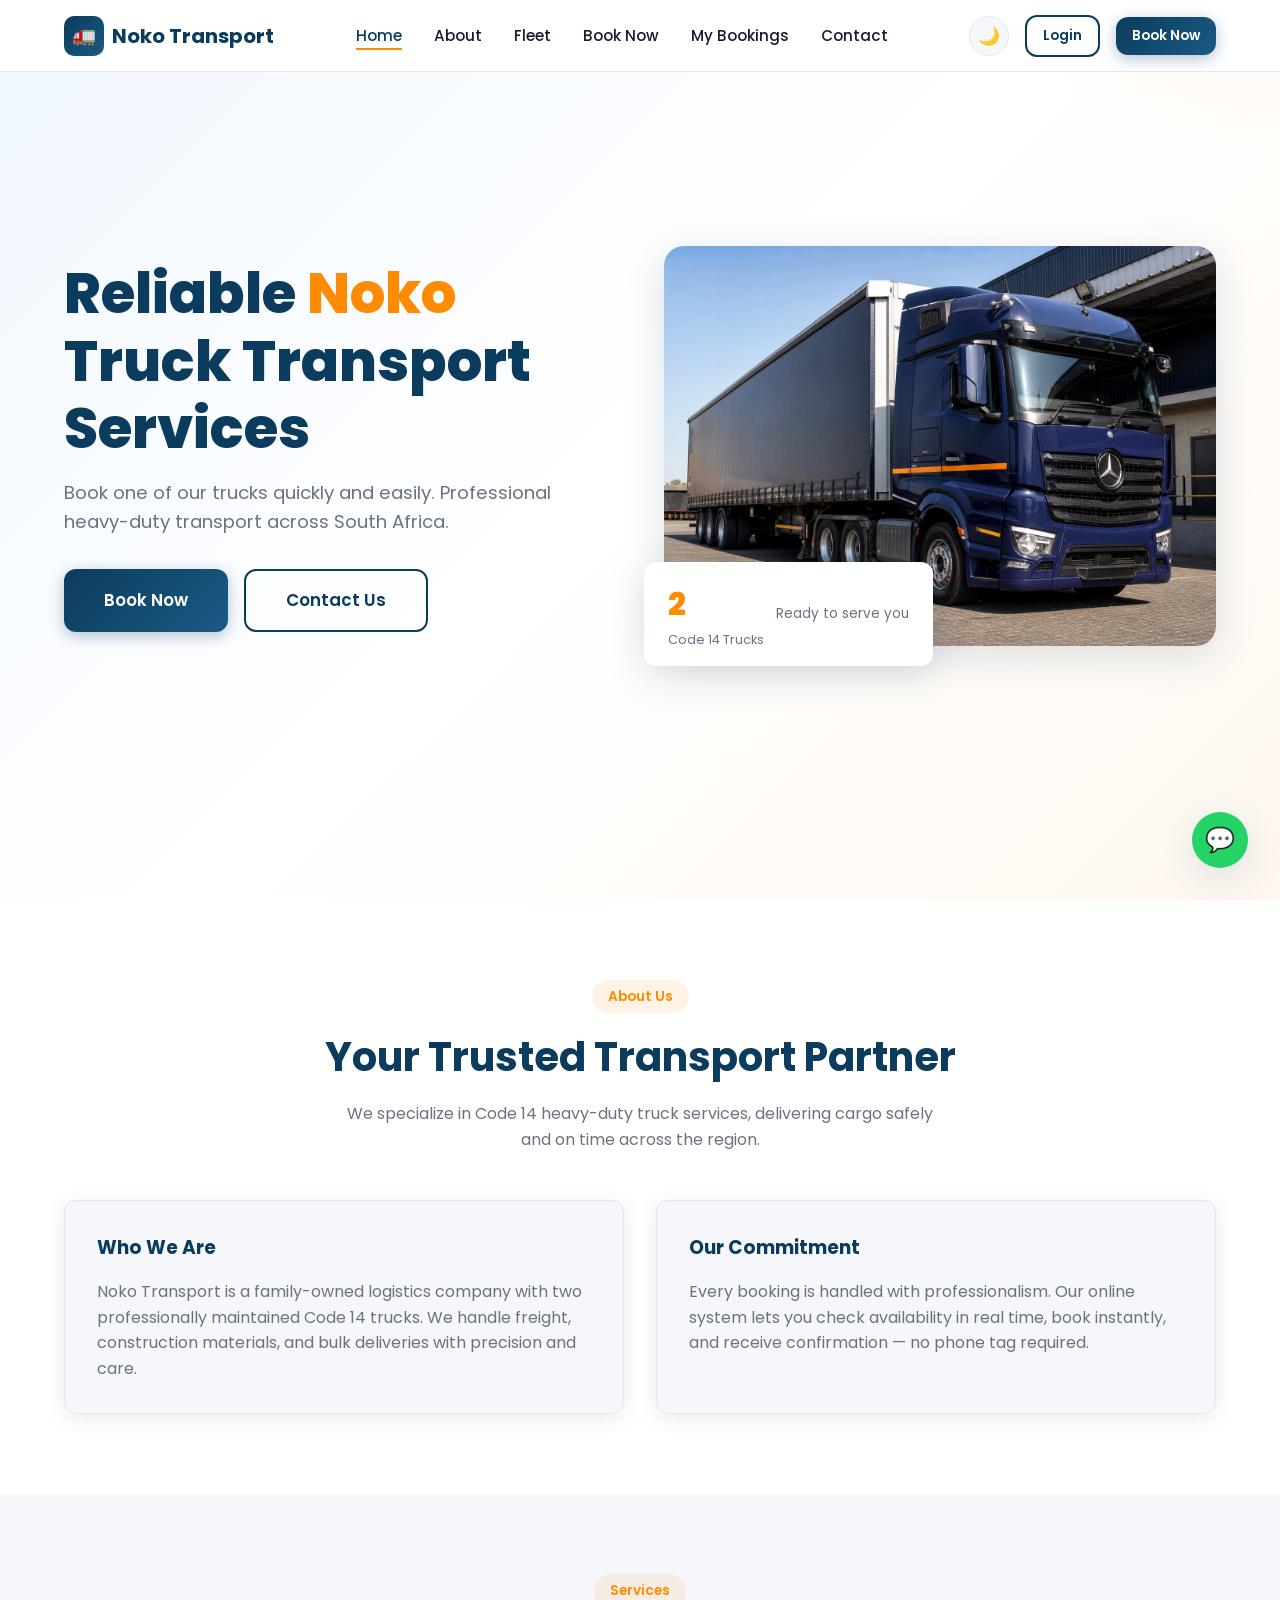
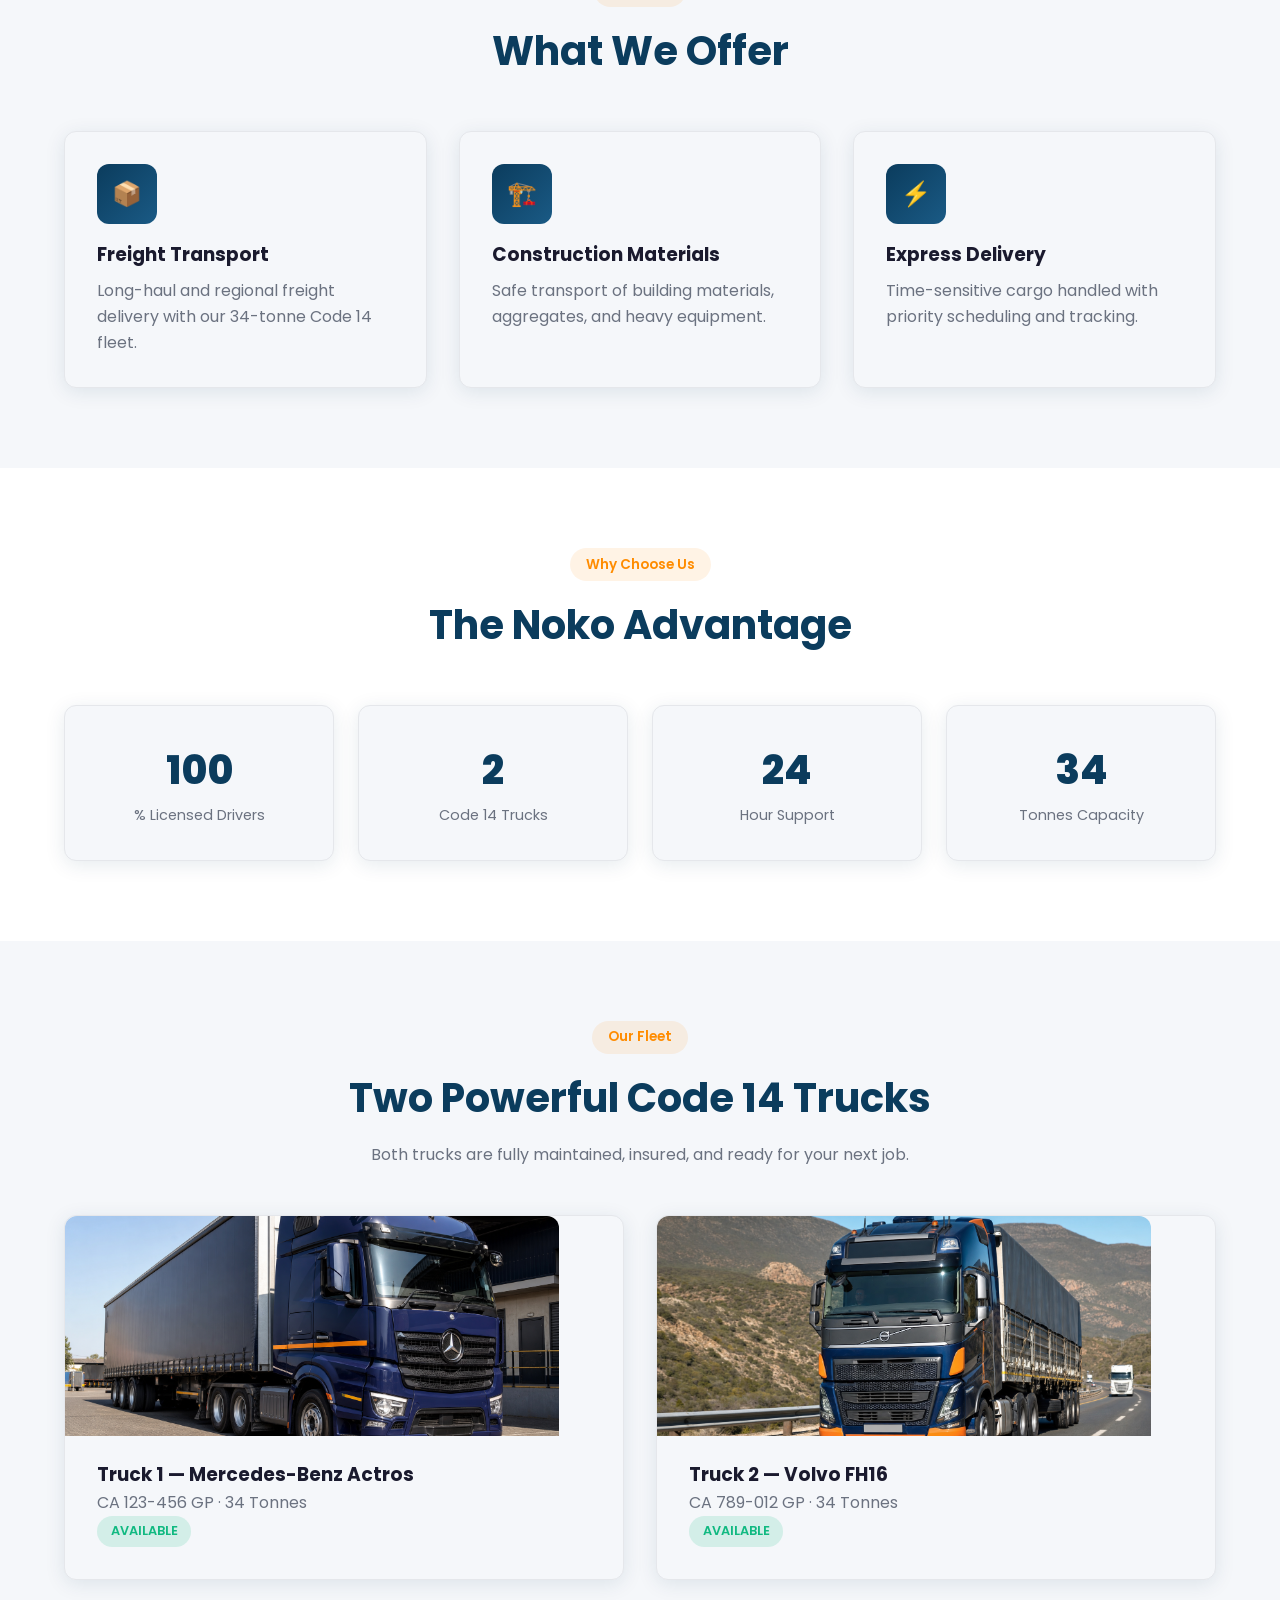
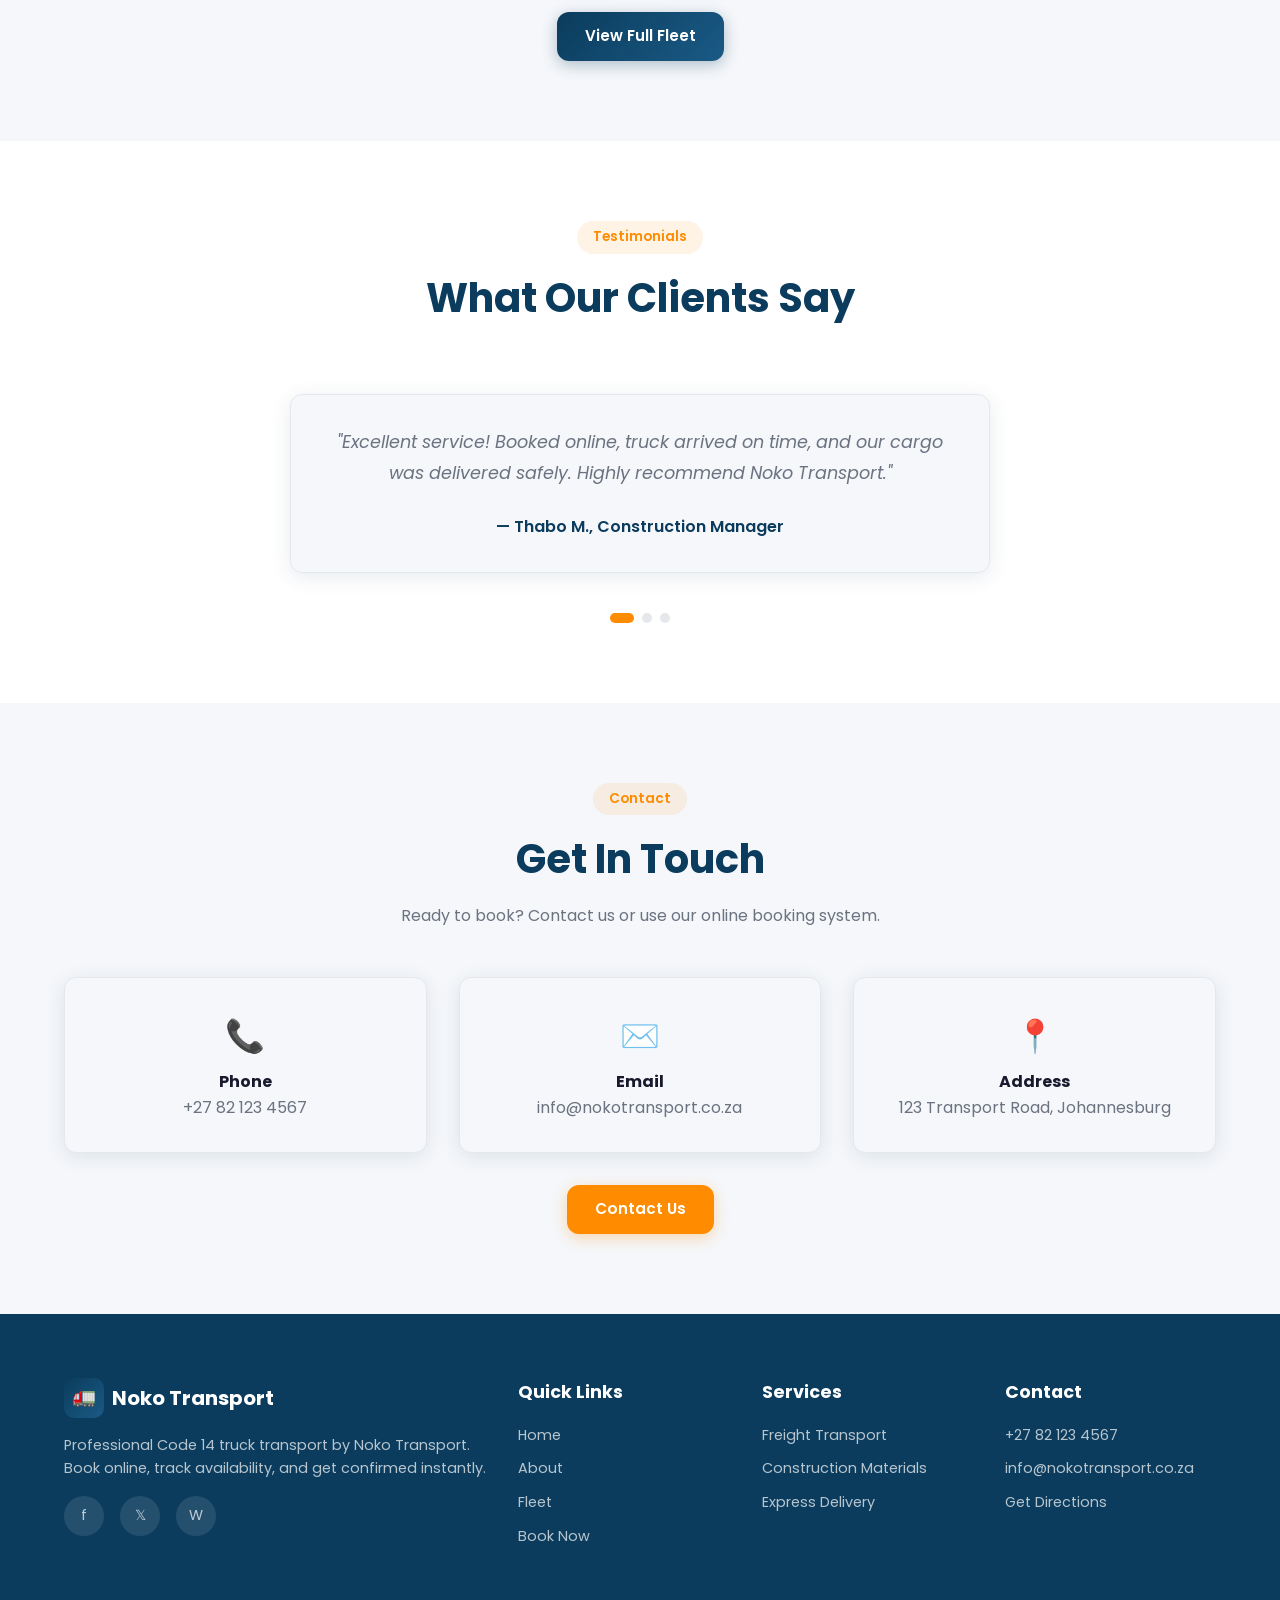
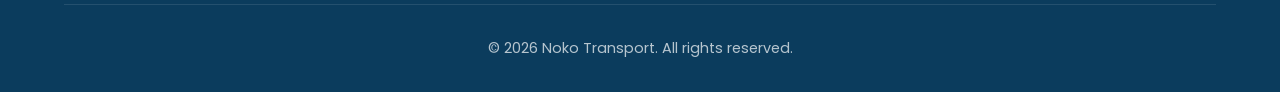
==== frontend/index.html @ d4d51a66 "Initial commit — Noko Transport booking system" ====
<!DOCTYPE html>
<html lang="en">
<head>
  <meta charset="UTF-8">
  <meta name="viewport" content="width=device-width, initial-scale=1.0">
  <title>Noko Transport | Reliable Truck Booking</title>
  <link rel="stylesheet" href="css/style.css">
</head>
<body>
  <nav class="navbar">
    <div class="container nav-inner">
      <a href="index.html" class="logo">
        <div class="logo-icon">🚛</div>
        Noko Transport
      </a>
      <ul class="nav-links">
        <li><a href="index.html">Home</a></li>
        <li><a href="about.html">About</a></li>
        <li><a href="fleet.html">Fleet</a></li>
        <li><a href="booking.html">Book Now</a></li>
        <li><a href="my-bookings.html">My Bookings</a></li>
        <li><a href="contact.html">Contact</a></li>
      </ul>
      <div class="nav-actions">
        <button class="theme-toggle" aria-label="Toggle dark mode">🌙</button>
        <a href="login.html" class="btn btn-outline btn-sm">Login</a>
        <a href="booking.html" class="btn btn-primary btn-sm">Book Now</a>
        <div class="hamburger"><span></span><span></span><span></span></div>
      </div>
    </div>
  </nav>

  <section class="hero">
    <div class="container hero-grid">
      <div class="hero-content fade-in">
        <h1>Reliable <span>Noko</span> Truck Transport Services</h1>
        <p>Book one of our trucks quickly and easily. Professional heavy-duty transport across South Africa.</p>
        <div class="hero-buttons">
          <a href="booking.html" class="btn btn-primary btn-lg">Book Now</a>
          <a href="contact.html" class="btn btn-outline btn-lg">Contact Us</a>
        </div>
      </div>
      <div class="hero-image fade-in fade-in-delay-1">
        <img src="images/truck1.jpg" alt="Noko Transport truck">
        <div class="hero-badge">
          <div>
            <span class="number" data-count="2">0</span>
            <small style="display:block;color:var(--text-muted);font-size:0.8rem">Code 14 Trucks</small>
          </div>
          <div style="font-size:0.85rem;color:var(--text-muted)">Ready to serve you</div>
        </div>
      </div>
    </div>
  </section>

  <section id="about">
    <div class="container">
      <div class="section-header scroll-animate">
        <span class="section-tag">About Us</span>
        <h2>Your Trusted Transport Partner</h2>
        <p>We specialize in Code 14 heavy-duty truck services, delivering cargo safely and on time across the region.</p>
      </div>
      <div class="grid-2">
        <div class="card scroll-animate">
          <h3 style="color:var(--primary);margin-bottom:1rem">Who We Are</h3>
          <p style="color:var(--text-muted)">Noko Transport is a family-owned logistics company with two professionally maintained Code 14 trucks. We handle freight, construction materials, and bulk deliveries with precision and care.</p>
        </div>
        <div class="card scroll-animate">
          <h3 style="color:var(--primary);margin-bottom:1rem">Our Commitment</h3>
          <p style="color:var(--text-muted)">Every booking is handled with professionalism. Our online system lets you check availability in real time, book instantly, and receive confirmation — no phone tag required.</p>
        </div>
      </div>
    </div>
  </section>

  <section id="services" style="background:var(--card)">
    <div class="container">
      <div class="section-header scroll-animate">
        <span class="section-tag">Services</span>
        <h2>What We Offer</h2>
      </div>
      <div class="grid-3">
        <div class="card scroll-animate">
          <div class="service-icon">📦</div>
          <h3>Freight Transport</h3>
          <p style="color:var(--text-muted);margin-top:0.5rem">Long-haul and regional freight delivery with our 34-tonne Code 14 fleet.</p>
        </div>
        <div class="card scroll-animate">
          <div class="service-icon">🏗️</div>
          <h3>Construction Materials</h3>
          <p style="color:var(--text-muted);margin-top:0.5rem">Safe transport of building materials, aggregates, and heavy equipment.</p>
        </div>
        <div class="card scroll-animate">
          <div class="service-icon">⚡</div>
          <h3>Express Delivery</h3>
          <p style="color:var(--text-muted);margin-top:0.5rem">Time-sensitive cargo handled with priority scheduling and tracking.</p>
        </div>
      </div>
    </div>
  </section>

  <section id="why-us">
    <div class="container">
      <div class="section-header scroll-animate">
        <span class="section-tag">Why Choose Us</span>
        <h2>The Noko Advantage</h2>
      </div>
      <div class="grid-4">
        <div class="card stat-card scroll-animate">
          <span class="stat-number" data-count="100">0</span>
          <span class="stat-label">% Licensed Drivers</span>
        </div>
        <div class="card stat-card scroll-animate">
          <span class="stat-number" data-count="2">0</span>
          <span class="stat-label">Code 14 Trucks</span>
        </div>
        <div class="card stat-card scroll-animate">
          <span class="stat-number" data-count="24">0</span>
          <span class="stat-label">Hour Support</span>
        </div>
        <div class="card stat-card scroll-animate">
          <span class="stat-number" data-count="34">0</span>
          <span class="stat-label">Tonnes Capacity</span>
        </div>
      </div>
    </div>
  </section>

  <section id="fleet-preview" style="background:var(--card)">
    <div class="container">
      <div class="section-header scroll-animate">
        <span class="section-tag">Our Fleet</span>
        <h2>Two Powerful Code 14 Trucks</h2>
        <p>Both trucks are fully maintained, insured, and ready for your next job.</p>
      </div>
      <div class="grid-2" id="home-fleet-preview">
        <div class="card fleet-card scroll-animate">
          <img src="images/truck1.jpg" alt="Truck 1 — Mercedes-Benz Actros">
          <h3>Truck 1 — Mercedes-Benz Actros</h3>
          <p style="color:var(--text-muted)">CA 123-456 GP · 34 Tonnes</p>
          <span class="status-badge status-available">Available</span>
        </div>
        <div class="card fleet-card scroll-animate">
          <img src="images/truck2.jpg" alt="Truck 2 — Volvo FH16">
          <h3>Truck 2 — Volvo FH16</h3>
          <p style="color:var(--text-muted)">CA 789-012 GP · 34 Tonnes</p>
          <span class="status-badge status-available">Available</span>
        </div>
      </div>
      <div style="text-align:center;margin-top:2rem">
        <a href="fleet.html" class="btn btn-primary">View Full Fleet</a>
      </div>
    </div>
  </section>

  <section id="testimonials">
    <div class="container">
      <div class="section-header scroll-animate">
        <span class="section-tag">Testimonials</span>
        <h2>What Our Clients Say</h2>
      </div>
      <div class="testimonial-slider scroll-animate">
        <div class="testimonial-track" id="testimonial-track">
          <div class="testimonial-slide">
            <div class="testimonial-card card">
              <p class="quote">"Excellent service! Booked online, truck arrived on time, and our cargo was delivered safely. Highly recommend Noko Transport."</p>
              <p class="author">— Thabo M., Construction Manager</p>
            </div>
          </div>
          <div class="testimonial-slide">
            <div class="testimonial-card card">
              <p class="quote">"The online booking system is so easy to use. I could see exactly when trucks were available and got instant confirmation."</p>
              <p class="author">— Sarah K., Logistics Coordinator</p>
            </div>
          </div>
          <div class="testimonial-slide">
            <div class="testimonial-card card">
              <p class="quote">"Professional drivers, well-maintained trucks, and competitive rates. Our go-to transport partner for heavy loads."</p>
              <p class="author">— James N., Warehouse Manager</p>
            </div>
          </div>
        </div>
        <div class="slider-dots" id="slider-dots"></div>
      </div>
    </div>
  </section>

  <section id="contact-preview" style="background:var(--card)">
    <div class="container">
      <div class="section-header scroll-animate">
        <span class="section-tag">Contact</span>
        <h2>Get In Touch</h2>
        <p>Ready to book? Contact us or use our online booking system.</p>
      </div>
      <div class="grid-3 scroll-animate">
        <div class="card" style="text-align:center">
          <div style="font-size:2rem;margin-bottom:0.5rem">📞</div>
          <h4>Phone</h4>
          <p style="color:var(--text-muted)">+27 82 123 4567</p>
        </div>
        <div class="card" style="text-align:center">
          <div style="font-size:2rem;margin-bottom:0.5rem">✉️</div>
          <h4>Email</h4>
          <p style="color:var(--text-muted)">info@nokotransport.co.za</p>
        </div>
        <div class="card" style="text-align:center">
          <div style="font-size:2rem;margin-bottom:0.5rem">📍</div>
          <h4>Address</h4>
          <p style="color:var(--text-muted)">123 Transport Road, Johannesburg</p>
        </div>
      </div>
      <div style="text-align:center;margin-top:2rem">
        <a href="contact.html" class="btn btn-secondary">Contact Us</a>
      </div>
    </div>
  </section>

  <footer class="footer">
    <div class="container">
      <div class="footer-grid">
        <div>
          <div class="logo" style="color:white;margin-bottom:1rem">
            <div class="logo-icon">🚛</div> Noko Transport
          </div>
          <p>Professional Code 14 truck transport by Noko Transport. Book online, track availability, and get confirmed instantly.</p>
          <div class="social-links">
            <a href="#" aria-label="Facebook">f</a>
            <a href="#" aria-label="Twitter">𝕏</a>
            <a href="https://wa.me/27821234567" aria-label="WhatsApp">W</a>
          </div>
        </div>
        <div>
          <h4>Quick Links</h4>
          <ul class="footer-links">
            <li><a href="index.html">Home</a></li>
            <li><a href="about.html">About</a></li>
            <li><a href="fleet.html">Fleet</a></li>
            <li><a href="booking.html">Book Now</a></li>
          </ul>
        </div>
        <div>
          <h4>Services</h4>
          <ul class="footer-links">
            <li><a href="booking.html">Freight Transport</a></li>
            <li><a href="booking.html">Construction Materials</a></li>
            <li><a href="booking.html">Express Delivery</a></li>
          </ul>
        </div>
        <div>
          <h4>Contact</h4>
          <ul class="footer-links">
            <li><a href="tel:+27821234567">+27 82 123 4567</a></li>
            <li><a href="mailto:info@nokotransport.co.za">info@nokotransport.co.za</a></li>
            <li><a href="contact.html">Get Directions</a></li>
          </ul>
        </div>
      </div>
      <div class="footer-bottom">
        <p>&copy; 2026 Noko Transport. All rights reserved.</p>
      </div>
    </div>
  </footer>

  <a href="https://wa.me/27821234567" class="fab fab-whatsapp" target="_blank" aria-label="WhatsApp">💬</a>
  <button class="fab fab-top" aria-label="Back to top">↑</button>

  <script src="js/config.js"></script>
  <script src="js/truck-images.js"></script>
  <script src="js/api.js"></script>
  <script src="js/auth.js"></script>
  <script src="js/utils.js"></script>
  <script>
    document.addEventListener('DOMContentLoaded', () => {
      Utils.animateCounters();

      // Testimonial slider
      const track = document.getElementById('testimonial-track');
      const dots = document.getElementById('slider-dots');
      const slides = track.children.length;
      let current = 0;

      for (let i = 0; i < slides; i++) {
        const dot = document.createElement('div');
        dot.className = 'slider-dot' + (i === 0 ? ' active' : '');
        dot.addEventListener('click', () => goTo(i));
        dots.appendChild(dot);
      }

      function goTo(index) {
        current = index;
        track.style.transform = `translateX(-${index * 100}%)`;
        dots.querySelectorAll('.slider-dot').forEach((d, i) => d.classList.toggle('active', i === index));
      }

      setInterval(() => goTo((current + 1) % slides), 5000);

      // Load fleet status (fallback to local truck images if API offline)
      api.get('/trucks').then(res => {
        const preview = document.getElementById('home-fleet-preview');
        if (!preview || !res.data) return;
        preview.innerHTML = res.data.map((t, i) => `
          <div class="card fleet-card scroll-animate">
            <img src="${TruckImages.src(i, t.image)}" alt="${t.truckNumber}" ${TruckImages.onerrorAttr(i, t.image)}>
            <h3>${t.truckNumber}</h3>
            <p style="color:var(--text-muted)">${t.registration} · ${t.capacity}</p>
            <span class="status-badge ${Utils.statusClass(t.status)}">${Utils.formatStatus(t.status)}</span>
          </div>
        `).join('');
      }).catch(() => {});
    });
  </script>
</body>
</html>
---- frontend/css/style.css ----
/* Truck Booking System - Main Styles */
@import url('https://fonts.googleapis.com/css2?family=Poppins:wght@300;400;500;600;700;800&display=swap');

:root {
  --primary: #0B3C5D;
  --primary-dark: #082a42;
  --primary-light: #1a5a85;
  --secondary: #FF8C00;
  --secondary-dark: #e67e00;
  --bg: #FFFFFF;
  --card: #F5F7FA;
  --text: #1a1a2e;
  --text-muted: #6b7280;
  --success: #10b981;
  --danger: #ef4444;
  --warning: #f59e0b;
  --border: #e5e7eb;
  --shadow: 0 4px 20px rgba(11, 60, 93, 0.1);
  --shadow-lg: 0 10px 40px rgba(11, 60, 93, 0.15);
  --radius: 12px;
  --radius-lg: 20px;
  --transition: all 0.3s cubic-bezier(0.4, 0, 0.2, 1);
  --nav-height: 72px;
}

[data-theme="dark"] {
  --bg: #0f172a;
  --card: #1e293b;
  --text: #f1f5f9;
  --text-muted: #94a3b8;
  --border: #334155;
  --shadow: 0 4px 20px rgba(0, 0, 0, 0.3);
}

*, *::before, *::after { box-sizing: border-box; margin: 0; padding: 0; }

html { scroll-behavior: smooth; }

body {
  font-family: 'Poppins', sans-serif;
  background: var(--bg);
  color: var(--text);
  line-height: 1.6;
  overflow-x: hidden;
}

img { max-width: 100%; height: auto; display: block; }
a { text-decoration: none; color: inherit; }
ul { list-style: none; }

.container {
  width: 100%;
  max-width: 1200px;
  margin: 0 auto;
  padding: 0 1.5rem;
}

/* Navigation */
.navbar {
  position: fixed;
  top: 0;
  left: 0;
  right: 0;
  height: var(--nav-height);
  background: rgba(255, 255, 255, 0.95);
  backdrop-filter: blur(12px);
  border-bottom: 1px solid var(--border);
  z-index: 1000;
  transition: var(--transition);
}

[data-theme="dark"] .navbar {
  background: rgba(15, 23, 42, 0.95);
}

.navbar.scrolled {
  box-shadow: var(--shadow);
}

.nav-inner {
  display: flex;
  align-items: center;
  justify-content: space-between;
  height: var(--nav-height);
}

.logo {
  display: flex;
  align-items: center;
  gap: 0.5rem;
  font-weight: 700;
  font-size: 1.25rem;
  color: var(--primary);
}

.logo-icon {
  width: 40px;
  height: 40px;
  background: linear-gradient(135deg, var(--primary), var(--primary-light));
  border-radius: 10px;
  display: flex;
  align-items: center;
  justify-content: center;
  color: white;
  font-size: 1.2rem;
}

.nav-links {
  display: flex;
  align-items: center;
  gap: 2rem;
}

.nav-links a {
  font-weight: 500;
  font-size: 0.95rem;
  color: var(--text);
  transition: var(--transition);
  position: relative;
}

.nav-links a::after {
  content: '';
  position: absolute;
  bottom: -4px;
  left: 0;
  width: 0;
  height: 2px;
  background: var(--secondary);
  transition: var(--transition);
}

.nav-links a:hover::after,
.nav-links a.active::after { width: 100%; }

.nav-links a:hover,
.nav-links a.active { color: var(--primary); }

.nav-actions {
  display: flex;
  align-items: center;
  gap: 1rem;
}

.hamburger {
  display: none;
  flex-direction: column;
  gap: 5px;
  cursor: pointer;
  padding: 4px;
}

.hamburger span {
  width: 24px;
  height: 2px;
  background: var(--primary);
  transition: var(--transition);
}

/* Buttons */
.btn {
  display: inline-flex;
  align-items: center;
  justify-content: center;
  gap: 0.5rem;
  padding: 0.75rem 1.75rem;
  border: none;
  border-radius: var(--radius);
  font-family: inherit;
  font-weight: 600;
  font-size: 0.95rem;
  cursor: pointer;
  transition: var(--transition);
  position: relative;
  overflow: hidden;
}

.btn-primary {
  background: linear-gradient(135deg, var(--primary), var(--primary-light));
  color: white;
  box-shadow: 0 4px 15px rgba(11, 60, 93, 0.3);
}

.btn-primary:hover {
  transform: translateY(-2px);
  box-shadow: 0 6px 25px rgba(11, 60, 93, 0.4);
}

.btn-secondary {
  background: var(--secondary);
  color: white;
  box-shadow: 0 4px 15px rgba(255, 140, 0, 0.3);
}

.btn-secondary:hover {
  background: var(--secondary-dark);
  transform: translateY(-2px);
}

.btn-outline {
  background: transparent;
  color: var(--primary);
  border: 2px solid var(--primary);
}

.btn-outline:hover {
  background: var(--primary);
  color: white;
}

.btn-ghost {
  background: transparent;
  color: var(--text);
  padding: 0.5rem;
}

.btn-sm { padding: 0.5rem 1rem; font-size: 0.85rem; }
.btn-lg { padding: 1rem 2.5rem; font-size: 1.05rem; }

.btn .ripple {
  position: absolute;
  border-radius: 50%;
  background: rgba(255,255,255,0.4);
  transform: scale(0);
  animation: ripple 0.6s linear;
  pointer-events: none;
}

/* Hero */
.hero {
  min-height: 100vh;
  display: flex;
  align-items: center;
  padding-top: var(--nav-height);
  background: linear-gradient(135deg, #f0f7ff 0%, #ffffff 50%, #fff8f0 100%);
  position: relative;
  overflow: hidden;
}

[data-theme="dark"] .hero {
  background: linear-gradient(135deg, #0f172a 0%, #1e293b 100%);
}

.hero::before {
  content: '';
  position: absolute;
  top: -50%;
  right: -20%;
  width: 600px;
  height: 600px;
  background: radial-gradient(circle, rgba(255,140,0,0.1) 0%, transparent 70%);
  border-radius: 50%;
}

.hero-grid {
  display: grid;
  grid-template-columns: 1fr 1fr;
  gap: 3rem;
  align-items: center;
}

.hero-content h1 {
  font-size: clamp(2rem, 5vw, 3.5rem);
  font-weight: 800;
  line-height: 1.2;
  color: var(--primary);
  margin-bottom: 1rem;
}

.hero-content h1 span { color: var(--secondary); }

.hero-content p {
  font-size: 1.15rem;
  color: var(--text-muted);
  margin-bottom: 2rem;
  max-width: 500px;
}

.hero-buttons { display: flex; gap: 1rem; flex-wrap: wrap; }

.hero-image {
  position: relative;
}

.hero-image img {
  border-radius: var(--radius-lg);
  box-shadow: var(--shadow-lg);
  width: 100%;
  height: 400px;
  object-fit: cover;
}

.hero-badge {
  position: absolute;
  bottom: -20px;
  left: -20px;
  background: white;
  padding: 1rem 1.5rem;
  border-radius: var(--radius);
  box-shadow: var(--shadow-lg);
  display: flex;
  align-items: center;
  gap: 0.75rem;
}

[data-theme="dark"] .hero-badge { background: var(--card); }

.hero-badge .number {
  font-size: 2rem;
  font-weight: 800;
  color: var(--secondary);
}

/* Sections */
section { padding: 5rem 0; }

.section-header {
  text-align: center;
  margin-bottom: 3rem;
}

.section-header h2 {
  font-size: clamp(1.75rem, 4vw, 2.5rem);
  font-weight: 700;
  color: var(--primary);
  margin-bottom: 0.75rem;
}

.section-header p {
  color: var(--text-muted);
  max-width: 600px;
  margin: 0 auto;
}

.section-tag {
  display: inline-block;
  background: rgba(255, 140, 0, 0.1);
  color: var(--secondary);
  padding: 0.35rem 1rem;
  border-radius: 50px;
  font-size: 0.85rem;
  font-weight: 600;
  margin-bottom: 0.75rem;
}

/* Cards */
.card {
  background: var(--card);
  border-radius: var(--radius);
  padding: 2rem;
  box-shadow: var(--shadow);
  transition: var(--transition);
  border: 1px solid var(--border);
}

.card:hover {
  transform: translateY(-5px);
  box-shadow: var(--shadow-lg);
}

.card-glass {
  background: rgba(255, 255, 255, 0.7);
  backdrop-filter: blur(10px);
  border: 1px solid rgba(255, 255, 255, 0.3);
}

[data-theme="dark"] .card-glass {
  background: rgba(30, 41, 59, 0.7);
}

/* Grid layouts */
.grid-2 { display: grid; grid-template-columns: repeat(2, 1fr); gap: 2rem; }
.grid-3 { display: grid; grid-template-columns: repeat(3, 1fr); gap: 2rem; }
.grid-4 { display: grid; grid-template-columns: repeat(4, 1fr); gap: 1.5rem; }

/* Stats */
.stat-card {
  text-align: center;
  padding: 2rem;
}

.stat-card .stat-number {
  font-size: 2.5rem;
  font-weight: 800;
  color: var(--primary);
  display: block;
}

.stat-card .stat-label {
  color: var(--text-muted);
  font-size: 0.9rem;
  margin-top: 0.5rem;
}

/* Services */
.service-icon {
  width: 60px;
  height: 60px;
  background: linear-gradient(135deg, var(--primary), var(--primary-light));
  border-radius: var(--radius);
  display: flex;
  align-items: center;
  justify-content: center;
  font-size: 1.5rem;
  margin-bottom: 1rem;
  color: white;
}

/* Fleet cards */
.fleet-card img {
  width: 100%;
  height: 220px;
  object-fit: cover;
  border-radius: var(--radius) var(--radius) 0 0;
  margin: -2rem -2rem 1.5rem;
  width: calc(100% + 4rem);
}

.status-badge {
  display: inline-block;
  padding: 0.35rem 0.85rem;
  border-radius: 50px;
  font-size: 0.8rem;
  font-weight: 600;
  text-transform: uppercase;
}

.status-available { background: rgba(16, 185, 129, 0.15); color: var(--success); }
.status-booked { background: rgba(239, 68, 68, 0.15); color: var(--danger); }
.status-maintenance { background: rgba(245, 158, 11, 0.15); color: var(--warning); }
.status-pending { background: rgba(245, 158, 11, 0.15); color: var(--warning); }

/* Forms */
.form-group { margin-bottom: 1.25rem; }

.form-group label {
  display: block;
  font-weight: 500;
  margin-bottom: 0.5rem;
  font-size: 0.9rem;
}

.form-control {
  width: 100%;
  padding: 0.85rem 1rem;
  border: 2px solid var(--border);
  border-radius: var(--radius);
  font-family: inherit;
  font-size: 0.95rem;
  background: var(--bg);
  color: var(--text);
  transition: var(--transition);
}

.form-control:focus {
  outline: none;
  border-color: var(--primary);
  box-shadow: 0 0 0 3px rgba(11, 60, 93, 0.1);
}

.form-row {
  display: grid;
  grid-template-columns: 1fr 1fr;
  gap: 1rem;
}

textarea.form-control { resize: vertical; min-height: 100px; }

.form-error {
  color: var(--danger);
  font-size: 0.8rem;
  margin-top: 0.35rem;
}

/* Calendar */
.calendar-container {
  background: var(--card);
  border-radius: var(--radius);
  padding: 1.5rem;
  border: 1px solid var(--border);
}

.calendar-header {
  display: flex;
  align-items: center;
  justify-content: space-between;
  margin-bottom: 1rem;
}

.calendar-header h3 { font-size: 1.1rem; color: var(--primary); }

.calendar-grid {
  display: grid;
  grid-template-columns: repeat(7, 1fr);
  gap: 4px;
}

.calendar-day-name {
  text-align: center;
  font-size: 0.75rem;
  font-weight: 600;
  color: var(--text-muted);
  padding: 0.5rem 0;
}

.calendar-day {
  aspect-ratio: 1;
  display: flex;
  align-items: center;
  justify-content: center;
  border-radius: 8px;
  font-size: 0.85rem;
  font-weight: 500;
  cursor: pointer;
  transition: var(--transition);
  border: 2px solid transparent;
}

.calendar-day.empty { cursor: default; }
.calendar-day.available { background: rgba(16, 185, 129, 0.15); color: var(--success); }
.calendar-day.booked { background: rgba(239, 68, 68, 0.15); color: var(--danger); cursor: not-allowed; }
.calendar-day.pending { background: rgba(245, 158, 11, 0.15); color: var(--warning); }
.calendar-day.maintenance { background: rgba(107, 114, 128, 0.15); color: var(--text-muted); cursor: not-allowed; }
.calendar-day.selected { border-color: var(--primary); background: var(--primary); color: white; }
.calendar-day.in-range { background: rgba(11, 60, 93, 0.2); }
.calendar-day.past { opacity: 0.4; cursor: not-allowed; }

.calendar-legend {
  display: flex;
  gap: 1.5rem;
  margin-top: 1rem;
  flex-wrap: wrap;
}

.legend-item {
  display: flex;
  align-items: center;
  gap: 0.5rem;
  font-size: 0.8rem;
}

.legend-dot {
  width: 12px;
  height: 12px;
  border-radius: 3px;
}

/* Testimonials */
.testimonial-slider {
  position: relative;
  overflow: hidden;
}

.testimonial-track {
  display: flex;
  transition: transform 0.5s ease;
}

.testimonial-slide {
  min-width: 100%;
  padding: 1rem;
}

.testimonial-card {
  text-align: center;
  max-width: 700px;
  margin: 0 auto;
}

.testimonial-card .quote {
  font-size: 1.1rem;
  font-style: italic;
  color: var(--text-muted);
  margin-bottom: 1.5rem;
  line-height: 1.8;
}

.testimonial-card .author {
  font-weight: 600;
  color: var(--primary);
}

.slider-dots {
  display: flex;
  justify-content: center;
  gap: 0.5rem;
  margin-top: 1.5rem;
}

.slider-dot {
  width: 10px;
  height: 10px;
  border-radius: 50%;
  background: var(--border);
  cursor: pointer;
  transition: var(--transition);
}

.slider-dot.active { background: var(--secondary); width: 24px; border-radius: 5px; }

/* Footer */
.footer {
  background: var(--primary);
  color: white;
  padding: 4rem 0 2rem;
}

.footer-grid {
  display: grid;
  grid-template-columns: 2fr 1fr 1fr 1fr;
  gap: 2rem;
  margin-bottom: 3rem;
}

.footer h4 { margin-bottom: 1rem; font-size: 1.1rem; }
.footer p, .footer a { color: rgba(255,255,255,0.7); font-size: 0.9rem; }
.footer a:hover { color: var(--secondary); }
.footer-links li { margin-bottom: 0.5rem; }

.footer-bottom {
  border-top: 1px solid rgba(255,255,255,0.1);
  padding-top: 2rem;
  text-align: center;
  color: rgba(255,255,255,0.5);
  font-size: 0.85rem;
}

.social-links {
  display: flex;
  gap: 1rem;
  margin-top: 1rem;
}

.social-links a {
  width: 40px;
  height: 40px;
  background: rgba(255,255,255,0.1);
  border-radius: 50%;
  display: flex;
  align-items: center;
  justify-content: center;
  transition: var(--transition);
}

.social-links a:hover { background: var(--secondary); color: white; }

/* Floating buttons */
.fab {
  position: fixed;
  bottom: 2rem;
  right: 2rem;
  width: 56px;
  height: 56px;
  border-radius: 50%;
  display: flex;
  align-items: center;
  justify-content: center;
  font-size: 1.5rem;
  box-shadow: var(--shadow-lg);
  z-index: 999;
  transition: var(--transition);
}

.fab-whatsapp { background: #25D366; color: white; }
.fab-whatsapp:hover { transform: scale(1.1); }

.fab-top {
  background: var(--primary);
  color: white;
  bottom: 5.5rem;
  opacity: 0;
  pointer-events: none;
}

.fab-top.visible { opacity: 1; pointer-events: all; }

/* Toast */
.toast-container {
  position: fixed;
  top: calc(var(--nav-height) + 1rem);
  right: 1rem;
  z-index: 9999;
  display: flex;
  flex-direction: column;
  gap: 0.5rem;
}

.toast {
  padding: 1rem 1.5rem;
  border-radius: var(--radius);
  color: white;
  font-weight: 500;
  font-size: 0.9rem;
  box-shadow: var(--shadow-lg);
  animation: slideIn 0.3s ease;
  min-width: 280px;
}

.toast-success { background: var(--success); }
.toast-error { background: var(--danger); }
.toast-info { background: var(--primary); }

/* Modal */
.modal-overlay {
  position: fixed;
  inset: 0;
  background: rgba(0,0,0,0.5);
  backdrop-filter: blur(4px);
  z-index: 2000;
  display: flex;
  align-items: center;
  justify-content: center;
  padding: 1rem;
  opacity: 0;
  pointer-events: none;
  transition: var(--transition);
}

.modal-overlay.active { opacity: 1; pointer-events: all; }

.modal {
  background: var(--bg);
  border-radius: var(--radius-lg);
  padding: 2rem;
  max-width: 500px;
  width: 100%;
  max-height: 90vh;
  overflow-y: auto;
  transform: scale(0.9);
  transition: var(--transition);
}

.modal-overlay.active .modal { transform: scale(1); }

.modal-header {
  display: flex;
  justify-content: space-between;
  align-items: center;
  margin-bottom: 1.5rem;
}

.modal-close {
  background: none;
  border: none;
  font-size: 1.5rem;
  cursor: pointer;
  color: var(--text-muted);
}

/* Loading spinner */
.loader-overlay {
  position: fixed;
  inset: 0;
  background: rgba(255,255,255,0.9);
  z-index: 9998;
  display: flex;
  align-items: center;
  justify-content: center;
  transition: opacity 0.3s;
}

[data-theme="dark"] .loader-overlay { background: rgba(15,23,42,0.9); }

.spinner {
  width: 48px;
  height: 48px;
  border: 4px solid var(--border);
  border-top-color: var(--primary);
  border-radius: 50%;
  animation: spin 0.8s linear infinite;
}

/* Dashboard */
.dashboard-layout {
  display: grid;
  grid-template-columns: 260px 1fr;
  min-height: 100vh;
  padding-top: var(--nav-height);
}

.sidebar {
  background: var(--primary);
  color: white;
  padding: 2rem 0;
  position: fixed;
  top: var(--nav-height);
  left: 0;
  bottom: 0;
  width: 260px;
  overflow-y: auto;
}

.sidebar-nav a {
  display: flex;
  align-items: center;
  gap: 0.75rem;
  padding: 0.85rem 1.5rem;
  color: rgba(255,255,255,0.7);
  transition: var(--transition);
  font-size: 0.95rem;
}

.sidebar-nav a:hover,
.sidebar-nav a.active {
  background: rgba(255,255,255,0.1);
  color: white;
  border-left: 3px solid var(--secondary);
}

.dashboard-main {
  margin-left: 260px;
  padding: 2rem;
  flex: 1;
}

.dashboard-header {
  display: flex;
  justify-content: space-between;
  align-items: center;
  margin-bottom: 2rem;
}

.table-container {
  overflow-x: auto;
  border-radius: var(--radius);
  border: 1px solid var(--border);
}

table {
  width: 100%;
  border-collapse: collapse;
}

th, td {
  padding: 1rem;
  text-align: left;
  border-bottom: 1px solid var(--border);
  font-size: 0.9rem;
}

th {
  background: var(--card);
  font-weight: 600;
  color: var(--primary);
}

tr:hover td { background: rgba(11, 60, 93, 0.03); }

.action-btns { display: flex; gap: 0.5rem; }

/* Page header */
.page-header {
  padding: calc(var(--nav-height) + 3rem) 0 3rem;
  background: linear-gradient(135deg, var(--primary), var(--primary-light));
  color: white;
  text-align: center;
}

.page-header h1 { font-size: 2.5rem; margin-bottom: 0.5rem; }
.page-header p { opacity: 0.85; }

/* Auth pages */
.auth-container {
  min-height: 100vh;
  display: flex;
  align-items: center;
  justify-content: center;
  padding: 2rem;
  background: linear-gradient(135deg, #f0f7ff, #fff8f0);
}

.auth-card {
  background: white;
  border-radius: var(--radius-lg);
  padding: 2.5rem;
  width: 100%;
  max-width: 440px;
  box-shadow: var(--shadow-lg);
}

[data-theme="dark"] .auth-card { background: var(--card); }

.auth-card h2 {
  text-align: center;
  color: var(--primary);
  margin-bottom: 0.5rem;
}

.auth-card .subtitle {
  text-align: center;
  color: var(--text-muted);
  margin-bottom: 2rem;
  font-size: 0.9rem;
}

/* Booking confirmation */
.confirmation-card {
  max-width: 600px;
  margin: 0 auto;
  text-align: center;
}

.confirmation-icon {
  width: 80px;
  height: 80px;
  background: rgba(16, 185, 129, 0.15);
  border-radius: 50%;
  display: flex;
  align-items: center;
  justify-content: center;
  font-size: 2.5rem;
  margin: 0 auto 1.5rem;
  color: var(--success);
}

.booking-details {
  text-align: left;
  margin: 2rem 0;
}

.detail-row {
  display: flex;
  justify-content: space-between;
  padding: 0.75rem 0;
  border-bottom: 1px solid var(--border);
}

.detail-row span:first-child { color: var(--text-muted); }

.reference-number {
  font-size: 1.5rem;
  font-weight: 700;
  color: var(--primary);
  letter-spacing: 2px;
}

/* Map */
.map-container {
  border-radius: var(--radius);
  overflow: hidden;
  height: 350px;
  border: 1px solid var(--border);
}

.map-container iframe { width: 100%; height: 100%; border: 0; }

/* Dark mode toggle */
.theme-toggle {
  background: var(--card);
  border: 1px solid var(--border);
  border-radius: 50%;
  width: 40px;
  height: 40px;
  display: flex;
  align-items: center;
  justify-content: center;
  cursor: pointer;
  font-size: 1.1rem;
  transition: var(--transition);
}

/* Animations */
@keyframes ripple {
  to { transform: scale(4); opacity: 0; }
}

@keyframes spin {
  to { transform: rotate(360deg); }
}

@keyframes slideIn {
  from { transform: translateX(100%); opacity: 0; }
  to { transform: translateX(0); opacity: 1; }
}

@keyframes fadeInUp {
  from { opacity: 0; transform: translateY(30px); }
  to { opacity: 1; transform: translateY(0); }
}

.fade-in { animation: fadeInUp 0.6s ease forwards; }
.fade-in-delay-1 { animation-delay: 0.1s; opacity: 0; }
.fade-in-delay-2 { animation-delay: 0.2s; opacity: 0; }
.fade-in-delay-3 { animation-delay: 0.3s; opacity: 0; }

.scroll-animate {
  opacity: 0;
  transform: translateY(30px);
  transition: opacity 0.6s ease, transform 0.6s ease;
}

.scroll-animate.visible {
  opacity: 1;
  transform: translateY(0);
}

/* Responsive */
@media (max-width: 1024px) {
  .grid-4 { grid-template-columns: repeat(2, 1fr); }
  .footer-grid { grid-template-columns: 1fr 1fr; }
  .dashboard-layout { grid-template-columns: 1fr; }
  .sidebar { transform: translateX(-100%); transition: var(--transition); z-index: 100; }
  .sidebar.open { transform: translateX(0); }
  .dashboard-main { margin-left: 0; }
}

@media (max-width: 768px) {
  .nav-links { display: none; }
  .nav-links.open {
    display: flex;
    flex-direction: column;
    position: absolute;
    top: var(--nav-height);
    left: 0;
    right: 0;
    background: var(--bg);
    padding: 1.5rem;
    box-shadow: var(--shadow);
    gap: 1rem;
  }
  .hamburger { display: flex; }
  .hero-grid { grid-template-columns: 1fr; text-align: center; }
  .hero-content p { margin: 0 auto 2rem; }
  .hero-buttons { justify-content: center; }
  .hero-image { order: -1; }
  .grid-2, .grid-3 { grid-template-columns: 1fr; }
  .form-row { grid-template-columns: 1fr; }
  .footer-grid { grid-template-columns: 1fr; }
}

@media print {
  .navbar, .footer, .fab, .btn { display: none !important; }
  body { background: white; }
}
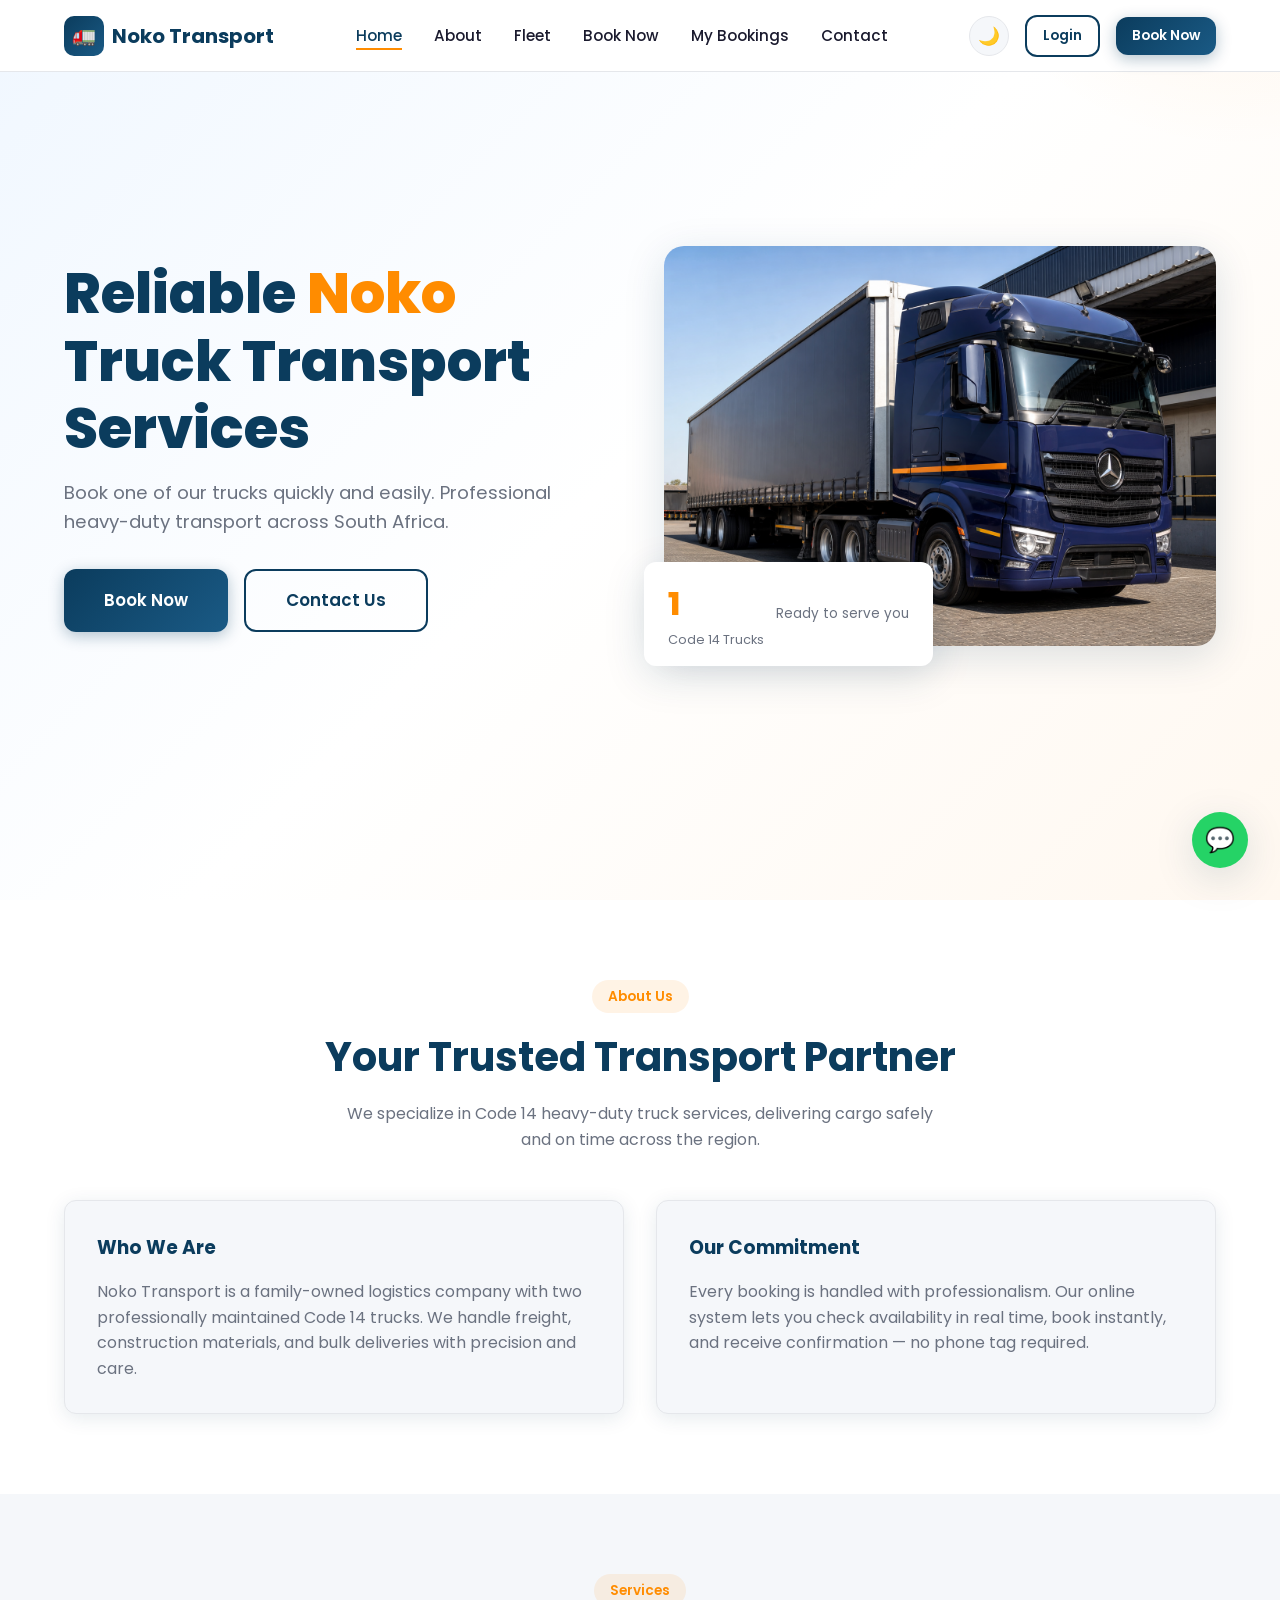
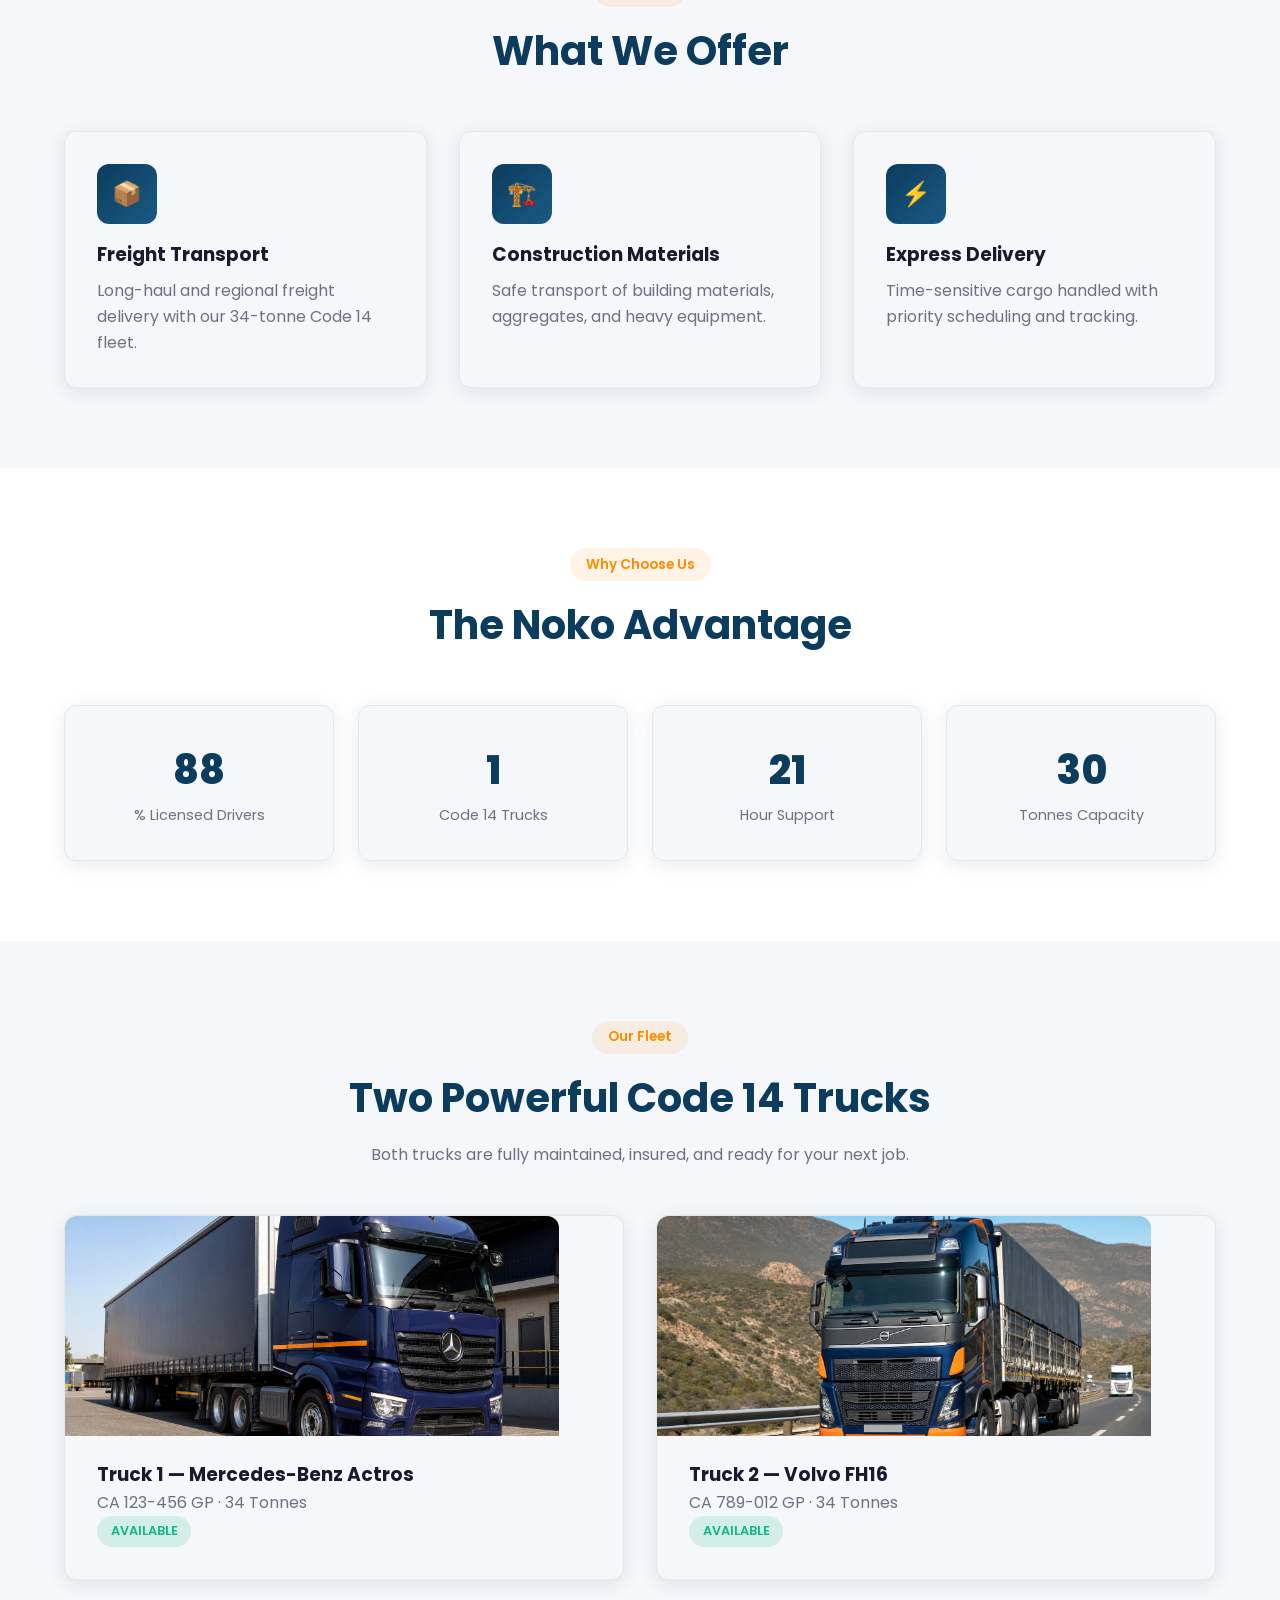
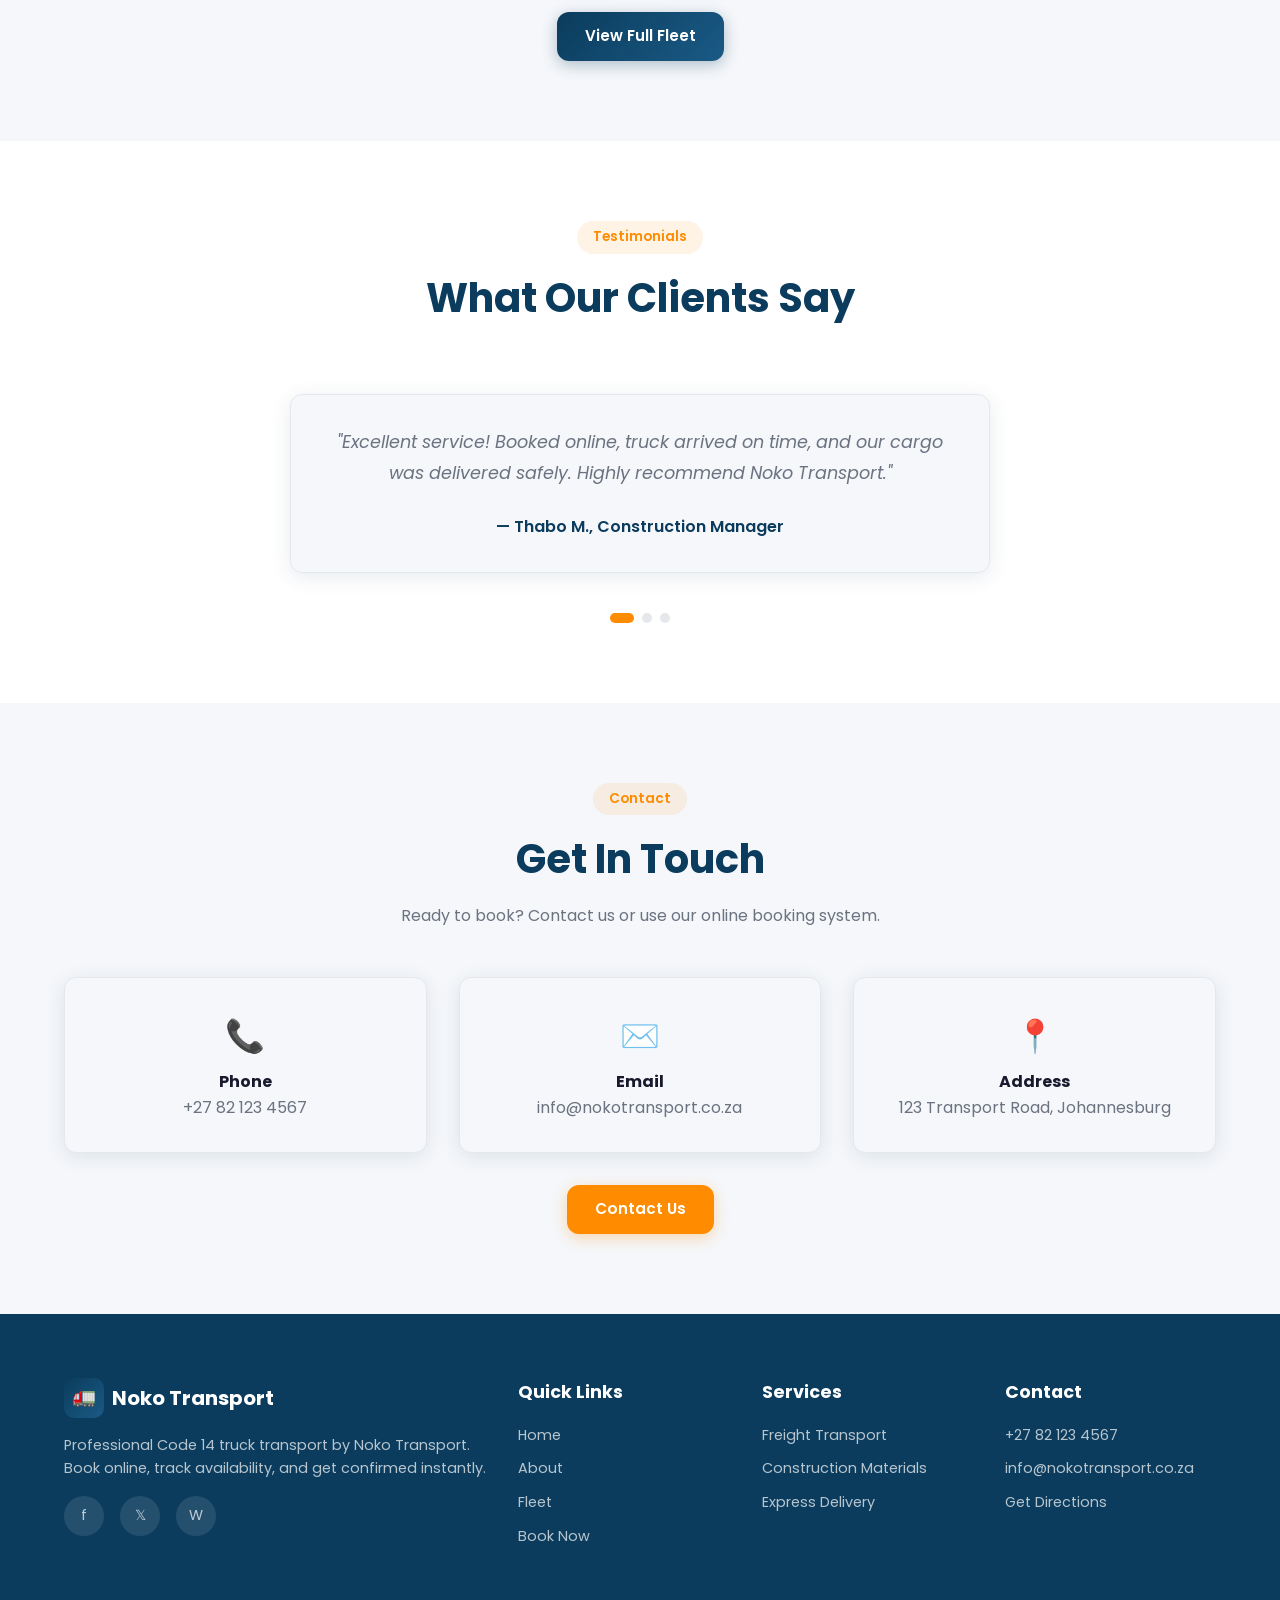
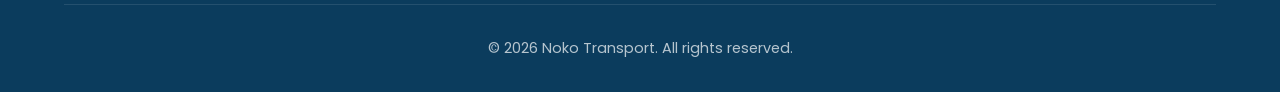
==== commit 203a7c7b: "Initial commit — Noko Transport booking system" ====
--- a/frontend/index.html
+++ b/frontend/index.html
@@ -266,7 +266,7 @@
 
   <script src="js/config.js"></script>
   <script src="js/truck-images.js"></script>
-  <script src="js/api.js"></script>
+  <script src="js/api-client.js"></script>
   <script src="js/auth.js"></script>
   <script src="js/utils.js"></script>
   <script>
